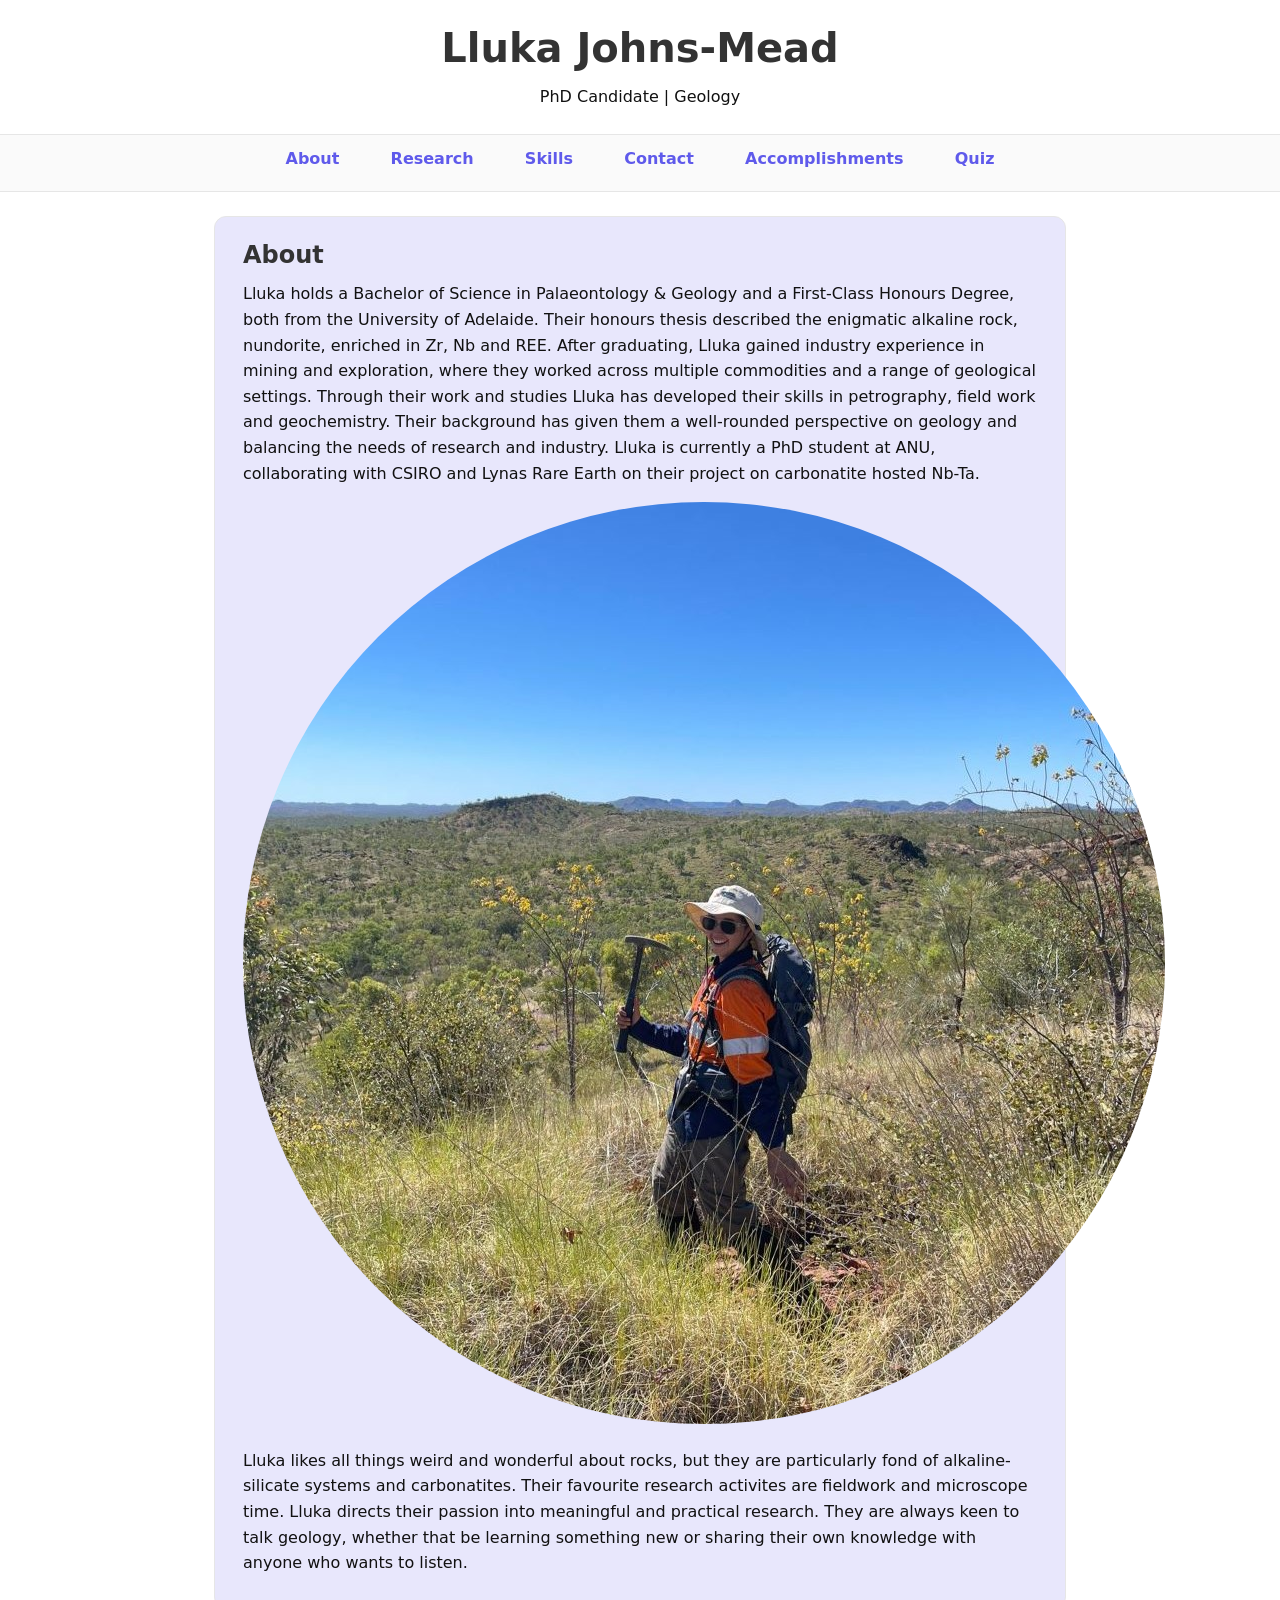
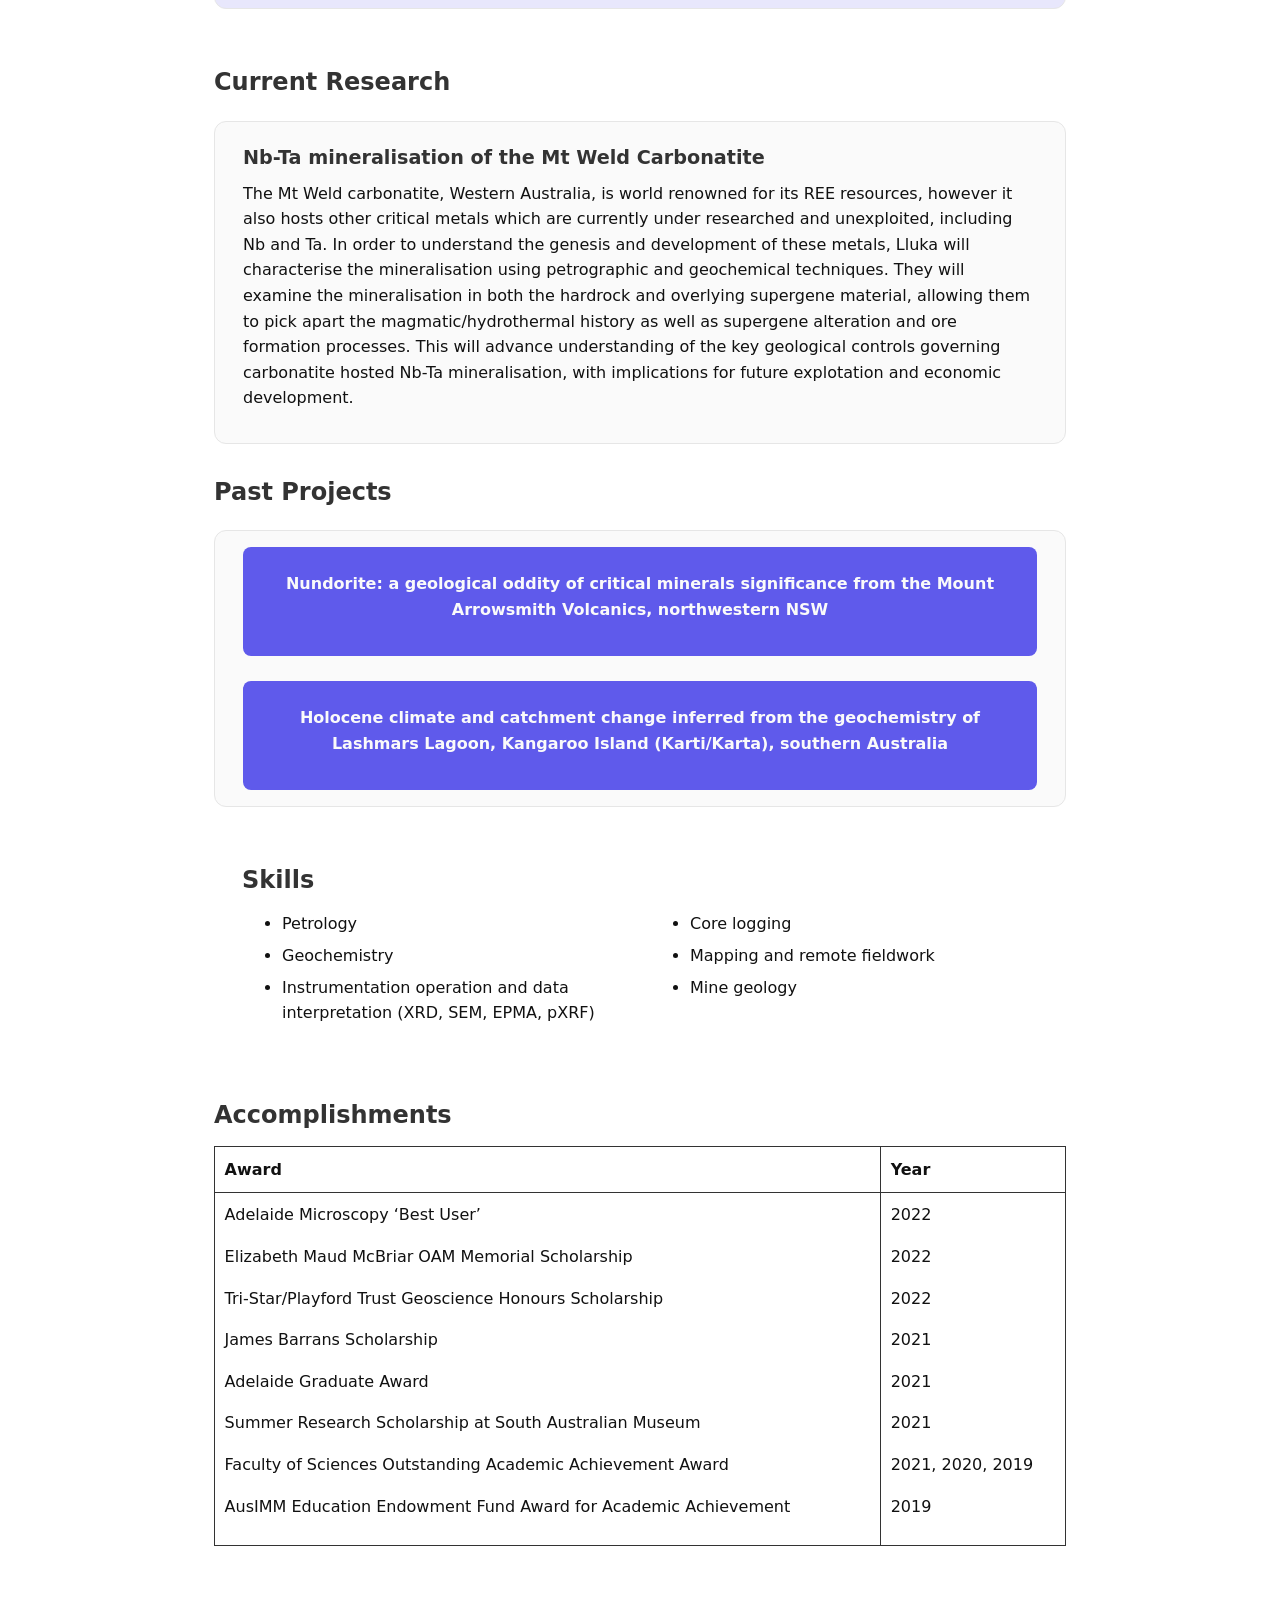
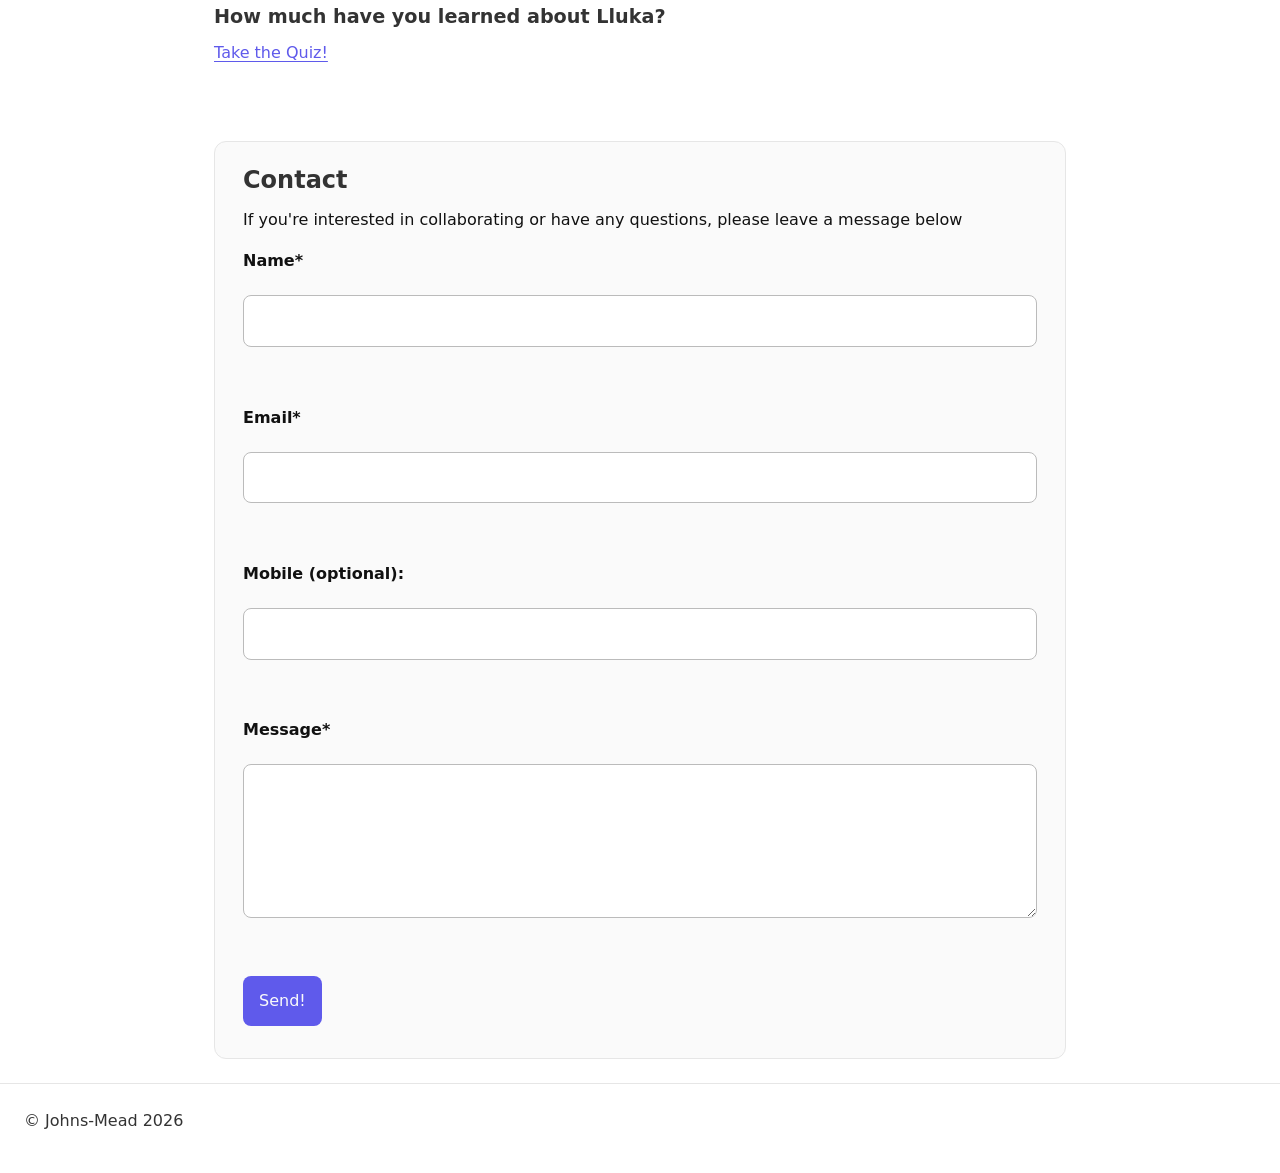
==== index.html @ 106014c2 "Initial research portfolio website" ====
<!DOCTYPE html>
<html lang="en">
<head>
    <meta charset="UTF-8">
    <meta name="viewport" content="width=device-width, initial-scale=1.0">
    <link rel="stylesheet" type="text/css" href="style.css">
<title>Lluka Johns-Mead | Research Portfolio</title>
</head>


<body>
    <!-- Accessibility: Skip link -->
    <a class="skip-link" href="#main">Skip to main content</a>

    <header>
        <h1>Lluka Johns-Mead</h1>
      
        <p>PhD Candidate | Geology</p>
    </header>

    

    <nav>
       <ul>
            <li><a href="#about">About</a></li>
            <li><a href="#research">Research</a></li>
            <li><a href="#skills">Skills</a></li>
            <li><a href="#contact">Contact</a></li>
            <li><a href="#accomplishments">Accomplishments</a></li>
            <li><a href="#quiz">Quiz</a></li>
            
        </ul>
        
    </nav>

    <main>
        <section id="about">
            <h2>About</h2>
            <p>
                Lluka holds a Bachelor of Science in Palaeontology & Geology and a First-Class Honours Degree, both from the University of Adelaide. Their honours thesis 
                described the enigmatic alkaline rock, nundorite, enriched in Zr, Nb and REE. After graduating, Lluka gained industry experience in mining and exploration, 
                where they worked across multiple commodities and a range of geological settings. Through their work and studies Lluka has developed their skills in 
                petrography, field work and geochemistry. Their background has given them a well-rounded perspective on geology and balancing the needs of research and 
                industry. Lluka is currently a PhD student at ANU, collaborating with CSIRO and Lynas Rare Earth on their project on carbonatite hosted Nb-Ta.
            

            <img src="LJM_Field_profile.jpg" alt="Lluka holding a rock hammer while on exploration fieldwork in the Kimberley ">

            
                Lluka likes all things weird and wonderful about rocks, but they are particularly fond of alkaline-silicate systems and carbonatites. Their favourite 
                research activites are fieldwork and microscope time. Lluka directs their passion into meaningful and practical research. They are always keen to talk 
                geology, whether that be learning something new or sharing their own knowledge with anyone who wants to listen.
            </p>
        </section>
<br/>
<br/>
        <section id="research">
            <h2>Current Research</h2>

            <article>
                <h3>Nb-Ta mineralisation of the Mt Weld Carbonatite</h3>
                <p>
                    The Mt Weld carbonatite, Western Australia, is world renowned for its REE resources, however it also hosts other critical metals which are currently 
                    under researched and unexploited, including Nb and Ta. In order to understand the genesis and development of these metals, Lluka will characterise 
                    the mineralisation using petrographic and geochemical techniques. They will examine the mineralisation in both the hardrock and overlying supergene 
                    material, allowing them to pick apart the magmatic/hydrothermal history as well as supergene alteration and ore formation processes. This will 
                    advance understanding of the key geological controls governing carbonatite hosted Nb-Ta mineralisation, with implications for future explotation and 
                    economic development.
                </p>
            </article>

            <br/>
            <h2>Past Projects</h2>

            <article>
               
                <button            
                class="toggle-details"
                type="button"
                aria-expanded="false"
                aria-controls="proj1-details">
                <h4> Nundorite: a geological oddity of critical minerals significance from the Mount Arrowsmith Volcanics, northwestern NSW</h4>
                </button>

                <div id="proj1-details" hidden>
                <br/>
                <p>This enigmatic rock is know from only a single outcrop in northwestern NSW. Since its discovery in the 70's nundorite has been 
                    sold as a decorative stone with abundant metaphysical properties. Of more interest, is its anomolas geochemical composition. 
                    Nundorite is peralkaline with low silica and high alumina, yet it is enriched in Zr, Nb and REE, all of which are considered 
                    critial minerals.</p>
                <p>This project involved comprahensive mineralogical and geochemical analysis, with the aim of unravelling the origins of 
                    nundorite, and further understanding geological processes that lead to rare metal concentration in the crust.</p>
                <p><b>Johns-Mead, L.Y.</b>, Spandler, C., & Lloyd, J.C. (2024) 
                    <a href="https://www.tandfonline.com/doi/full/10.1080/08120099.2024.2335970" target="_blank">
                        Nundorite: a geological oddity of critical minerals significance from the Mount Arrowsmith Volcanics, northwestern NSW</a>.
                    <i>Australian Journal of Earth Sciences</i>, 71(8), 1223–1238. DOI: 10.1080/08120099.2024.2335970J</p>
                </div>

<br/>
<br/>

                <button
                class="toggle-details"
                type="button"
                aria-expanded="false"
                aria-controls="proj2-details">
                <h4>Holocene climate and catchment change inferred from the geochemistry of Lashmars Lagoon, Kangaroo Island (Karti/Karta), 
                    southern Australia</h4>
                </button>

                <div id="proj2-details" hidden>
                <br/>
                <p>Through examination of the continuous ~7000-year sedimantry record of Lashmars Lagoon, we reconstruct past 
                    climates and catchment processes. These records are important in contextualising current climatic and 
                    environmental shifts, particularly regarding the interplay between hydroclimate and fire-related disturbances 
                    in ecologically sensitive areas. Various methods were combined to examine lake core, including high-resolution 
                    μX-ray fluorescence core scanning, bulk organic geochemistry and X-ray diffraction mineralogy of catchment soil.</p>
                <p>Duxbury, L.C., <b>Johns-Mead, L.Y.</b>, Cadd, H., Francke, A., Löhr, S.C., Law, W.B., Armbrecht, L., Hall, P.A., Zawadzki, A., Jacobsen, G.E., Gadd, 
                    P.S., Child, D.P., Maxson, C., Thomas, Z.A., Tyler, J.J. (2024)
                    <a href="https://www.sciencedirect.com/science/article/pii/S0031018223005461"target="_blank">Holocene climate and catchment change inferred from the 
                        geochemistry of Lashmars Lagoon, Kangaroo Island (Karti/Karta), southern Australia</a>.
                    <i>Palaeogeography, Palaeoclimatology, Palaeoecology</i>, 634, 111928. DOI: 10.1016/j.palaeo.2023.111928a</p>
                </div>

            

            
            </article>
        </section>
<br/>
<br/>
        <section id="skills">
            <h2>Skills</h2>
            <ul><li>Petrology</li>
                <li>Geochemistry</li>
                <li>Instrumentation operation and data interpretation (XRD, SEM, EPMA, pXRF)</li>
                <li>Core logging</li>
                <li>Mapping and remote fieldwork</li>
                <li>Mine geology</li>
            </ul>
        </section>
<br/>
<br/>
        <section id="accomplishments">
            <h2>Accomplishments</h2>
            <table>
            <thead>
                <tr>
                    <th scope="col">Award </th>
                    <th scope="col">Year</th>
                </tr>
            </thead>
            <tbody>
                <tr>
                    <td>
                        <p>Adelaide Microscopy ‘Best User’</p>
                        <p>Elizabeth Maud McBriar OAM Memorial Scholarship </p>
                        <p>Tri-Star/Playford Trust Geoscience Honours Scholarship</p>
                        <p>James Barrans Scholarship</p>
                        <p>Adelaide Graduate Award</p>
                        <p>Summer Research Scholarship at South Australian Museum</p>
                        <p>Faculty of Sciences Outstanding Academic Achievement Award</p>
                        <p>AusIMM Education Endowment Fund Award for Academic Achievement</p>
                    </td>

                    <td>
                        <p>2022</p>
                        <p>2022</p>
                        <p>2022</p>
                        <p>2021</p>
                        <p>2021</p>
                        <p>2021</p>
                        <p>2021, 2020, 2019</p>
                        <p>2019</p>
                    
                    </td>
                </tr>
            </tbody>
            </table>
        </section>
<br/>
<br/>
        <section id="quiz">
            <h3>How much have you learned about Lluka?</h3>
            <a href="quiz.html" target="_blank">Take the Quiz!</a>
        </section>
<br/>
<br/>
        <section id = "contact"></section>
            <article>
            <h2>Contact</h2>
            <p>If you're interested in collaborating or have any questions, please leave a message below</p>
            <form id="contactForm">
                <label for="name">Name*</label>
                
                    <input type="text" id="name" name="name" required>
                    <br/>
                    <label for="email">Email*</label>
                    <input type="email" id="email" name="email" required>
                    <br/>
                    <label for="mobile">Mobile (optional):</label>
                    <input type="tel" id="mobile"name ="mobile" pattern="'[0-9]{10,16}"><br/>
                    <label for="message">Message*</label>
                    <textarea id="message" name="message" rows="5" required></textarea><br/>
                <button type="submit">Send!</button>
            </form>

            <p id="feedback" role="status" aria-live="polite"></p>


            </article>
        </section>
    </main>

<footer>
<p>© Johns-Mead 2026</p>
</footer>


<script src="script.js"></script>
</body>
</html>
---- style.css ----
/* Style for researcher profile */

/* Apply consistent box model sizing to all elements */
*,
*::before,
*::after {
    box-sizing: border-box;}


/* Readability defaults */
body {
    margin: 0; /* Removes default spacing around page */
    font-family: system-ui, -apple-system, "Segoe UI", Roboto, sans-serif; /* Clean system fonts */
    line-height: 1.6; /* Improves reading comfort */
    color: #111; /* Dark text for strong contrast */
    background: #fff; /* White background for clarity */}


/* Skip link: appears when keyboard users press Tab (accessibility best practice) */
.skip-link {
    position: absolute;
    left: -999px; /* Hide off-screen until focused */
    top: 0;
    padding: 0.75rem 1rem;
    background: #5f5aeb;
    color: #fff;
    border-radius: 0.5rem;
    text-decoration: none;}

.skip-link:focus,
.skip-link:focus-visible {
    left: 1rem;
    top: 1rem;
    z-index: 9999;}
    

/* Navigation style*/
.nav-links { 
    display: none;}

.nav-links.open { 
    display: block;}

nav {
    position: sticky;
    top: 0;
    background: #fafafa;
    padding: 0.75rem 0;
    border-top: 1px solid #e6e6e6;
    border-bottom: 1px solid #e6e6e6;
    z-index: 1000;}

section {scroll-margin-top: 80px;} /* nav doesn't hide title */

nav ul {
    list-style: none;
    font-size: 1rem;
    font-weight: 600;
    padding: 0;
    margin: 0 auto;
    display: flex; /*Flexbox requirement*/
    gap: 0.5rem 2rem; /* Even spacing between items */
    justify-content: center;
    flex-wrap: wrap; /* Allows wrapping on smaller screens */}

/*accessible links*/
a {
    color: #5f5aeb;
    text-decoration: underline;
    text-underline-offset: 0.2em;}

a:hover {
    background: #5f5aeb;
    color: #fafafa;
    padding: 0.5rem;
    border-radius: 0.5rem;} /*colour change when over link */

nav a {
    text-decoration: none;
    padding: 0.4rem 0.6rem;
    border-radius: 0.4rem;}

nav a:hover {
    background: #5f5aeb;
    color: #fafafa;} /*colour change when over link */




/* Visible keyboard focus indicator */
:focus-visible {    
    outline: 3px solid #5f5aeb;
    outline-offset: 3px;}


/* Text styling and visual hierachy */
h1, h2, h3 {
    line-height: 1.2;
    margin: 0 0 0.75rem 0;
    color: #333;}

h1 {font-size: 2.5rem;}

h2 {font-size: 1.5rem;
    margin-top: 0.5rem; /* Adds space before new sections */
    }

h3 {font-size: 1.2rem;
    margin-top: 0.5rem;}

h4 {font-size: 1rem;
    margin-top: 0.75rem;
    color: fafafa;}

p {margin: 0 0 1rem 0;
    }

li {margin-bottom: 0.4rem;}

/* section formatting */
header {
    border-radius: 0.75rem; /* Soft rounded corners */
    padding: 1.5rem 0 0.5rem 0; /* Internal spacing */
    background: #fff; /* Light background contrast */
    text-align: center;}

main {
    max-width: 900px; /* Prevents long, hard-to-read lines */
    margin: 0 auto; /* Centres content horizontally */
    padding: 1.5rem; /* Adds breathing room inside container */}

/* Box model practice target (explicit Week 2 exercise): #aboutsection */
#about {
    padding: 1rem 1.75rem; /* Students can experiment (e.g., 100px then refine) */
    background: #5f5aeb25;
    border: 1px solid #e6e6e6;
    border-radius: 0.75rem;
    display: flexbox;
    justify-content: center;
    align-items: normal;
    flex-wrap: wrap;}

img {
    width:stretch;
    border-radius: 100%;
    margin: 1rem auto;}


article {
    border: 1px solid #e6e6e6;
    border-radius: 0.75rem; /* Soft rounded corners */
    padding: 1rem 1.75rem; /* Internal spacing */
    margin: 1.5rem 0 0; /* Space between projects */
    background: #fafafa; /* Light background contrast */}

#skills {
    padding-left: 1.75rem;}

#skills ul{
    column-width: 300px;
    column-gap: 2rem;}

table {
  width: 100%;
  border-collapse: collapse;
  margin-top: 1rem;}

th,
td {
  border: 1px solid #333;
  padding: 0.6rem;
  text-align: left;}



/* Form layout */
form {display: flex;
    flex-direction: column;
    gap: 1rem;}

/* Make labels clear and readable */
label {
    font-weight: 600;
    margin-bottom: 0.35rem;}

/* Improve input usability */
input,
textarea {
    width: 100%;
    padding: 0.75rem;
    border: 1px solid #bbb;
    border-radius: 0.5rem;
    font: inherit;}

/* Button: high contrast and clear */
button {
    width: fit-content;
    padding: 0.75rem 1rem;
    border:none;
    border-radius: 0.5rem;
    background: #5f5aeb;
    color: #fafafa;
    font: inherit;
    cursor: pointer;}

button:hover { /*colour change when over link */
    color: #fafafa;
    background: #5f5aebc2;} 

button:active {
    transform: translateY(1px);}

footer {
    border-top: 1px solid #e6e6e6;
    padding: 1.5rem;
    color: #333;}



/* Reduce padding and stack navigation for narrow screen */
@media (max-width: 600px) {
    header,
    footer {padding: 1rem;}
    main {padding: 1rem;}
    h1 {font-size: 1.6rem;}
    nav ul {gap: 0.5rem;
        }
    nav a {padding: 0.35rem 0.5rem;}}
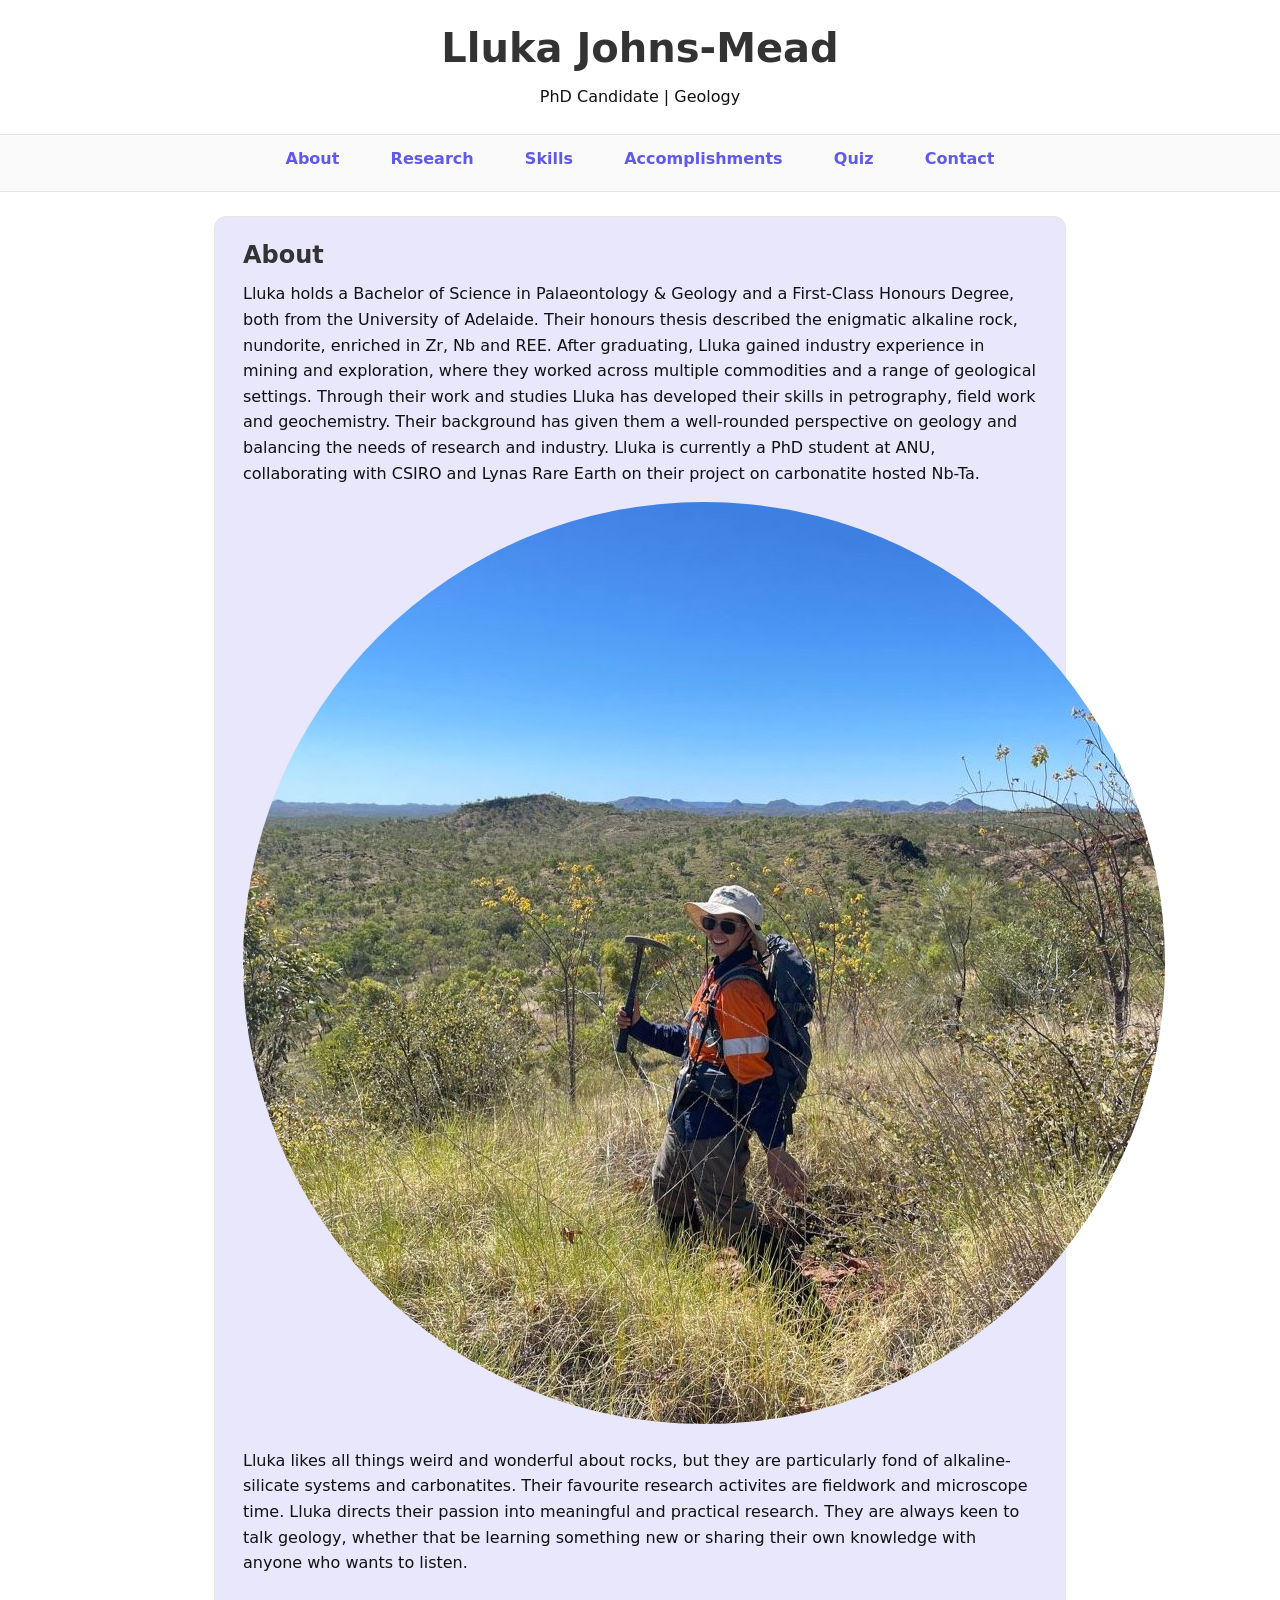
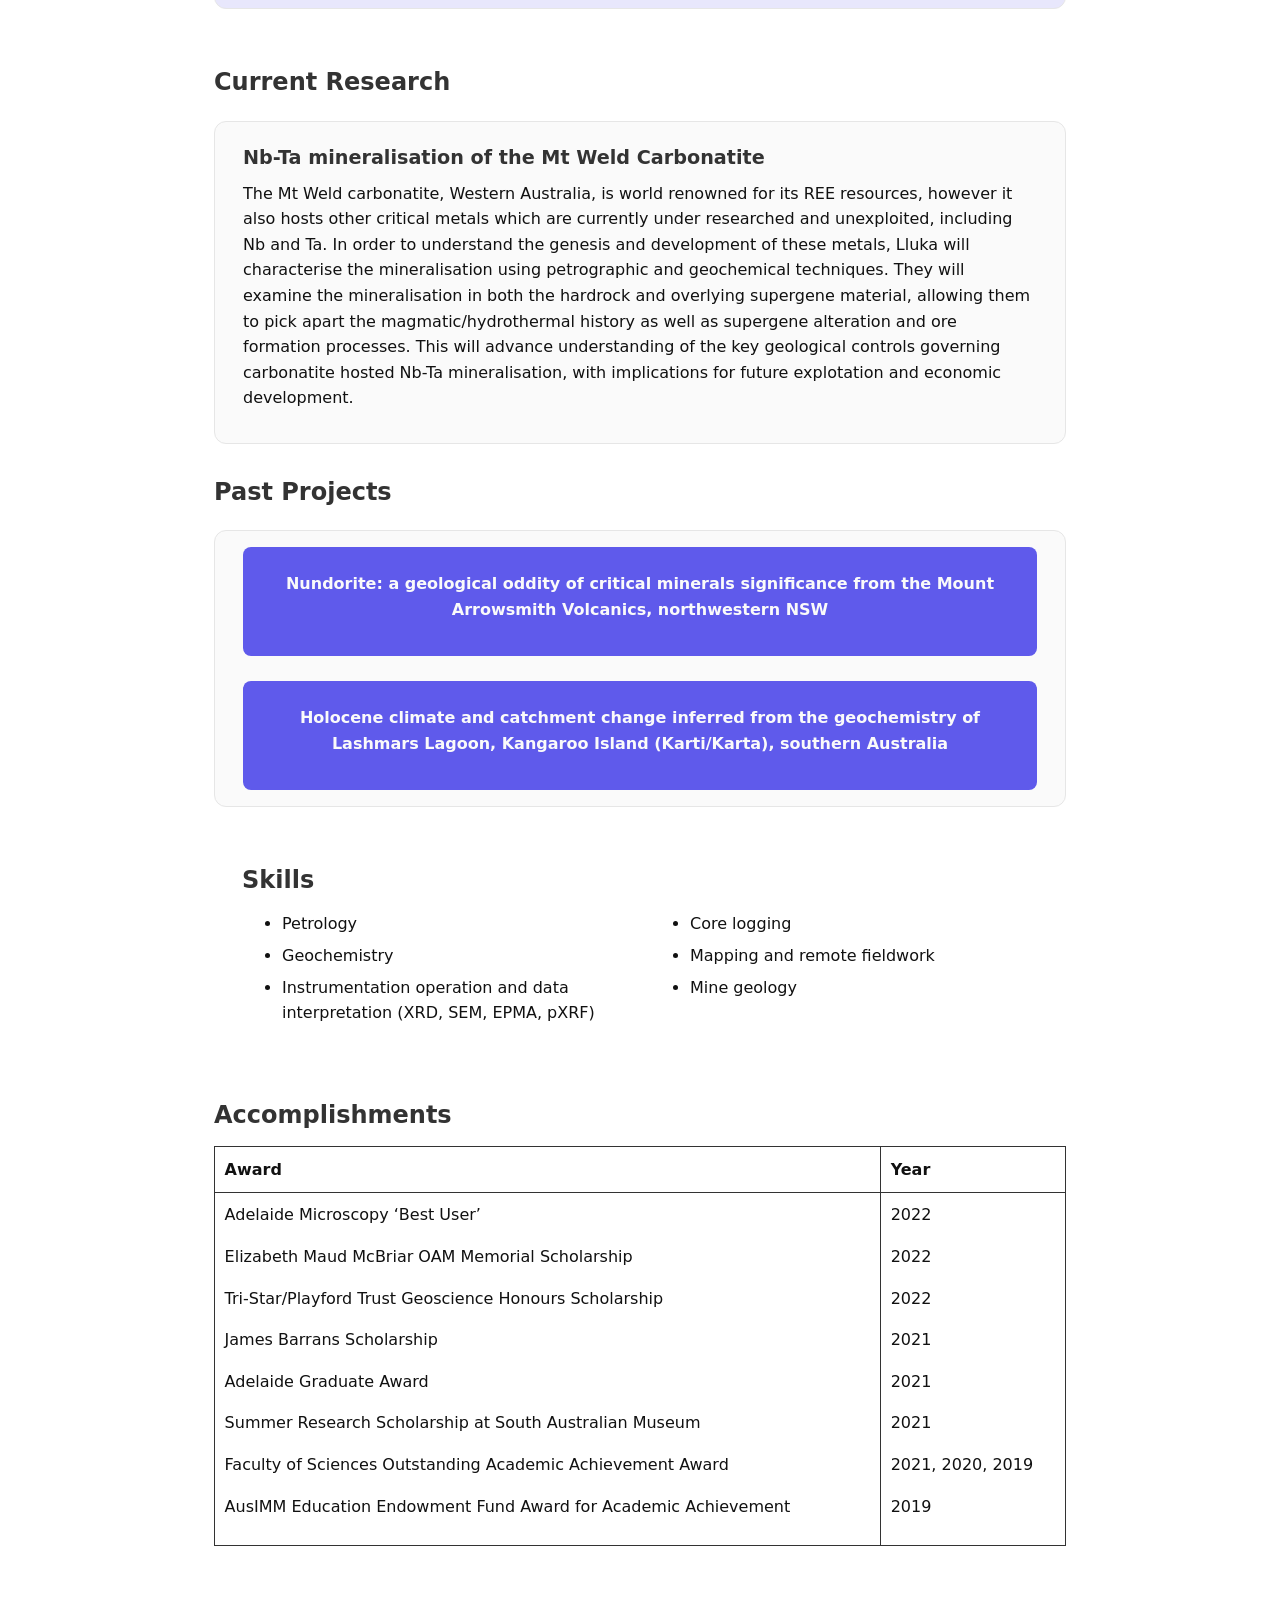
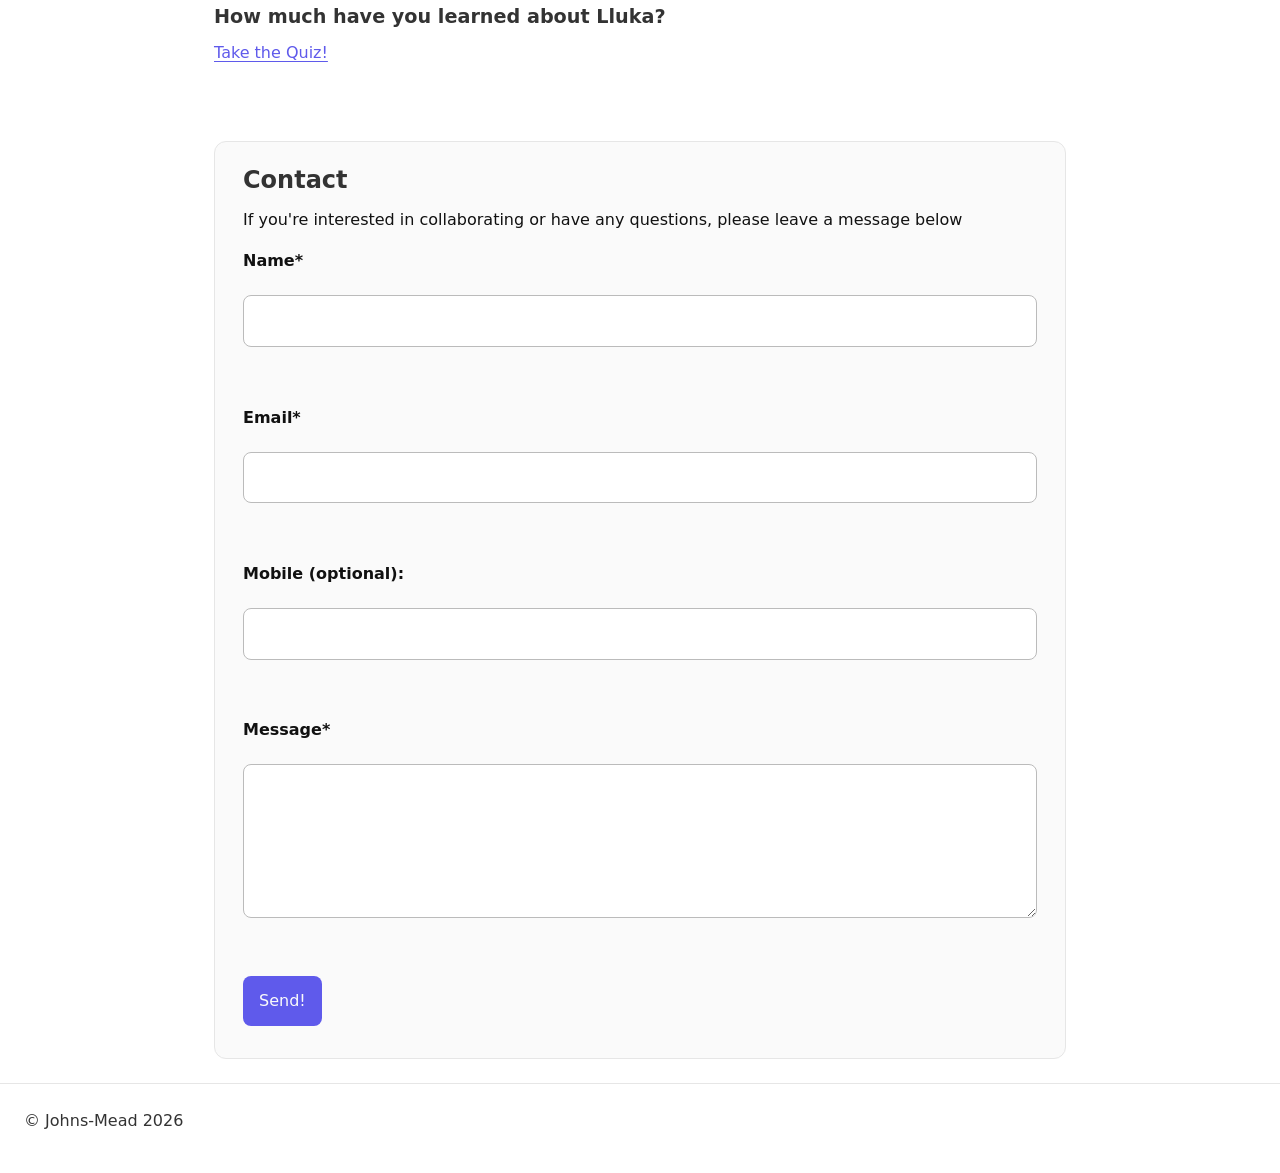
==== commit 50dca612: "Update index.html fixed nav order" ====
--- a/index.html
+++ b/index.html
@@ -25,9 +25,9 @@
             <li><a href="#about">About</a></li>
             <li><a href="#research">Research</a></li>
             <li><a href="#skills">Skills</a></li>
-            <li><a href="#contact">Contact</a></li>
             <li><a href="#accomplishments">Accomplishments</a></li>
             <li><a href="#quiz">Quiz</a></li>
+            <li><a href="#contact">Contact</a></li>
             
         </ul>
         
@@ -219,4 +219,4 @@
 
 <script src="script.js"></script>
 </body>
-</html>+</html>
